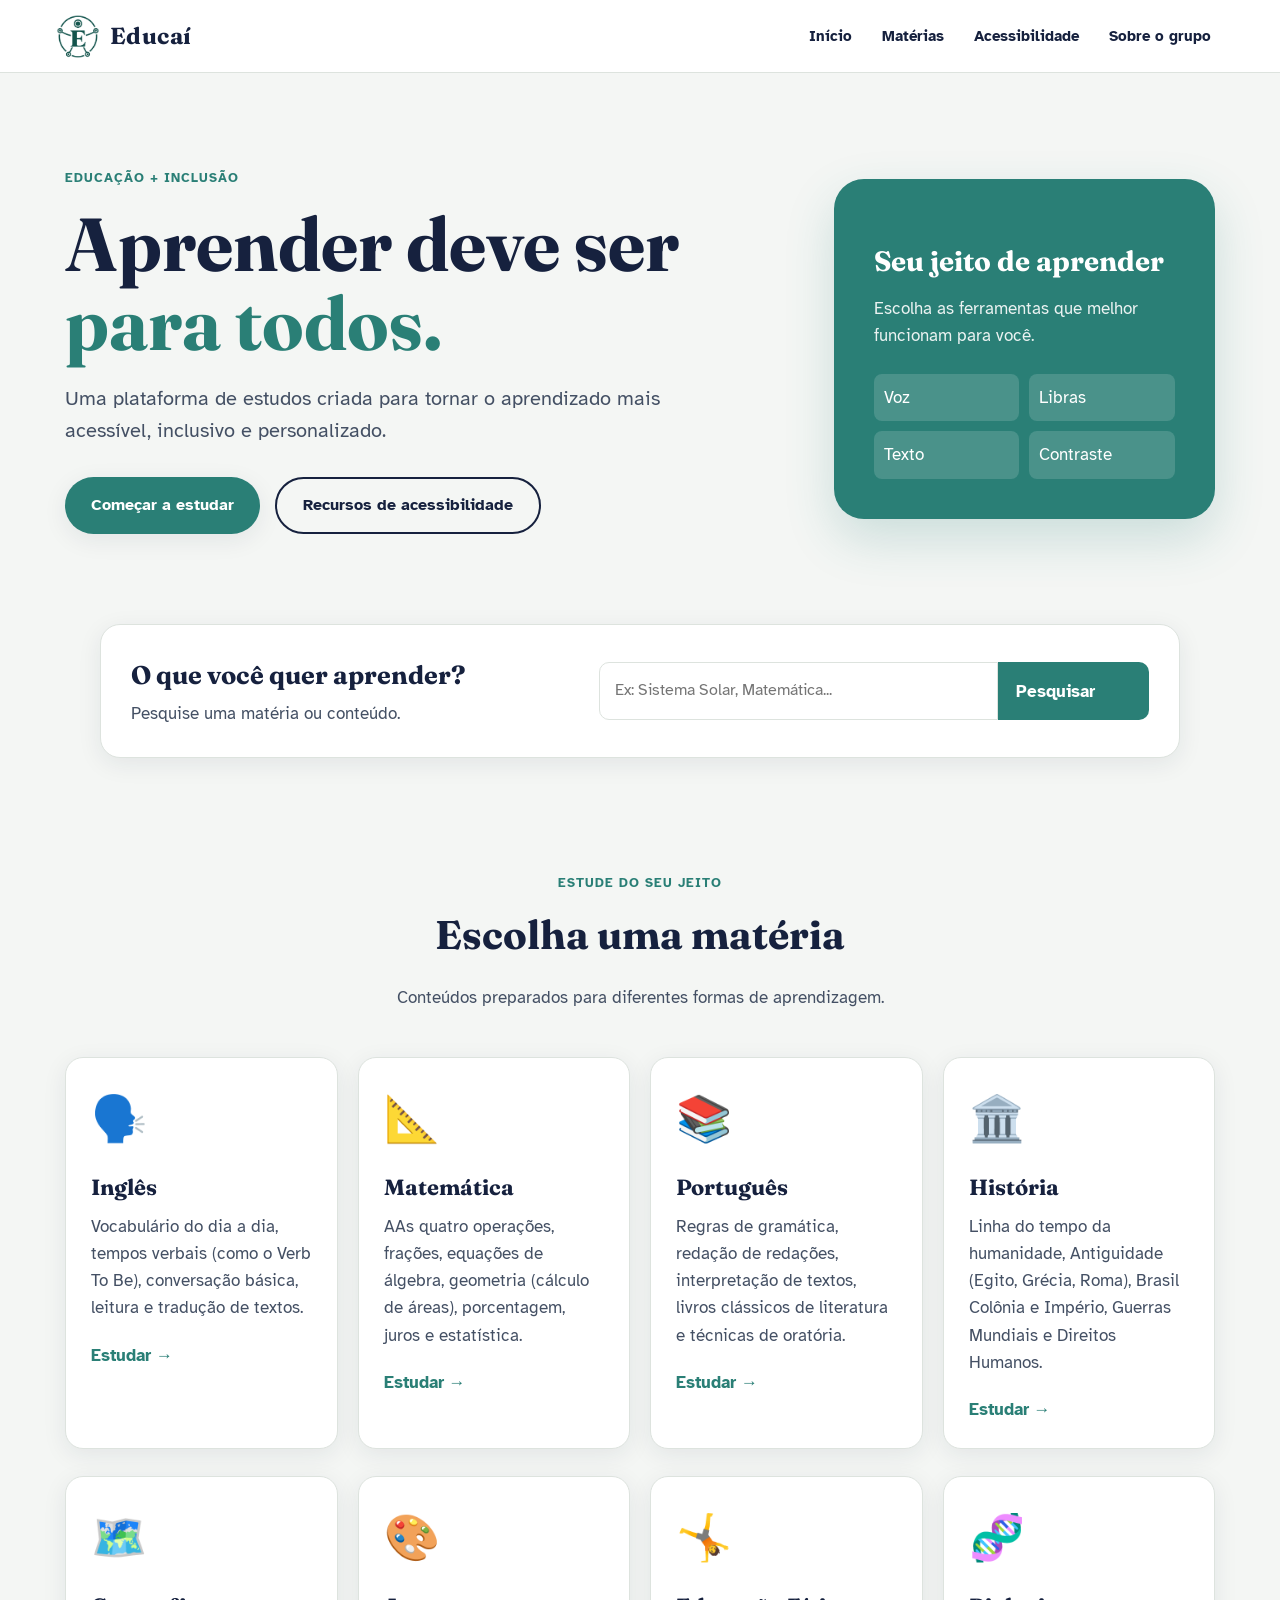
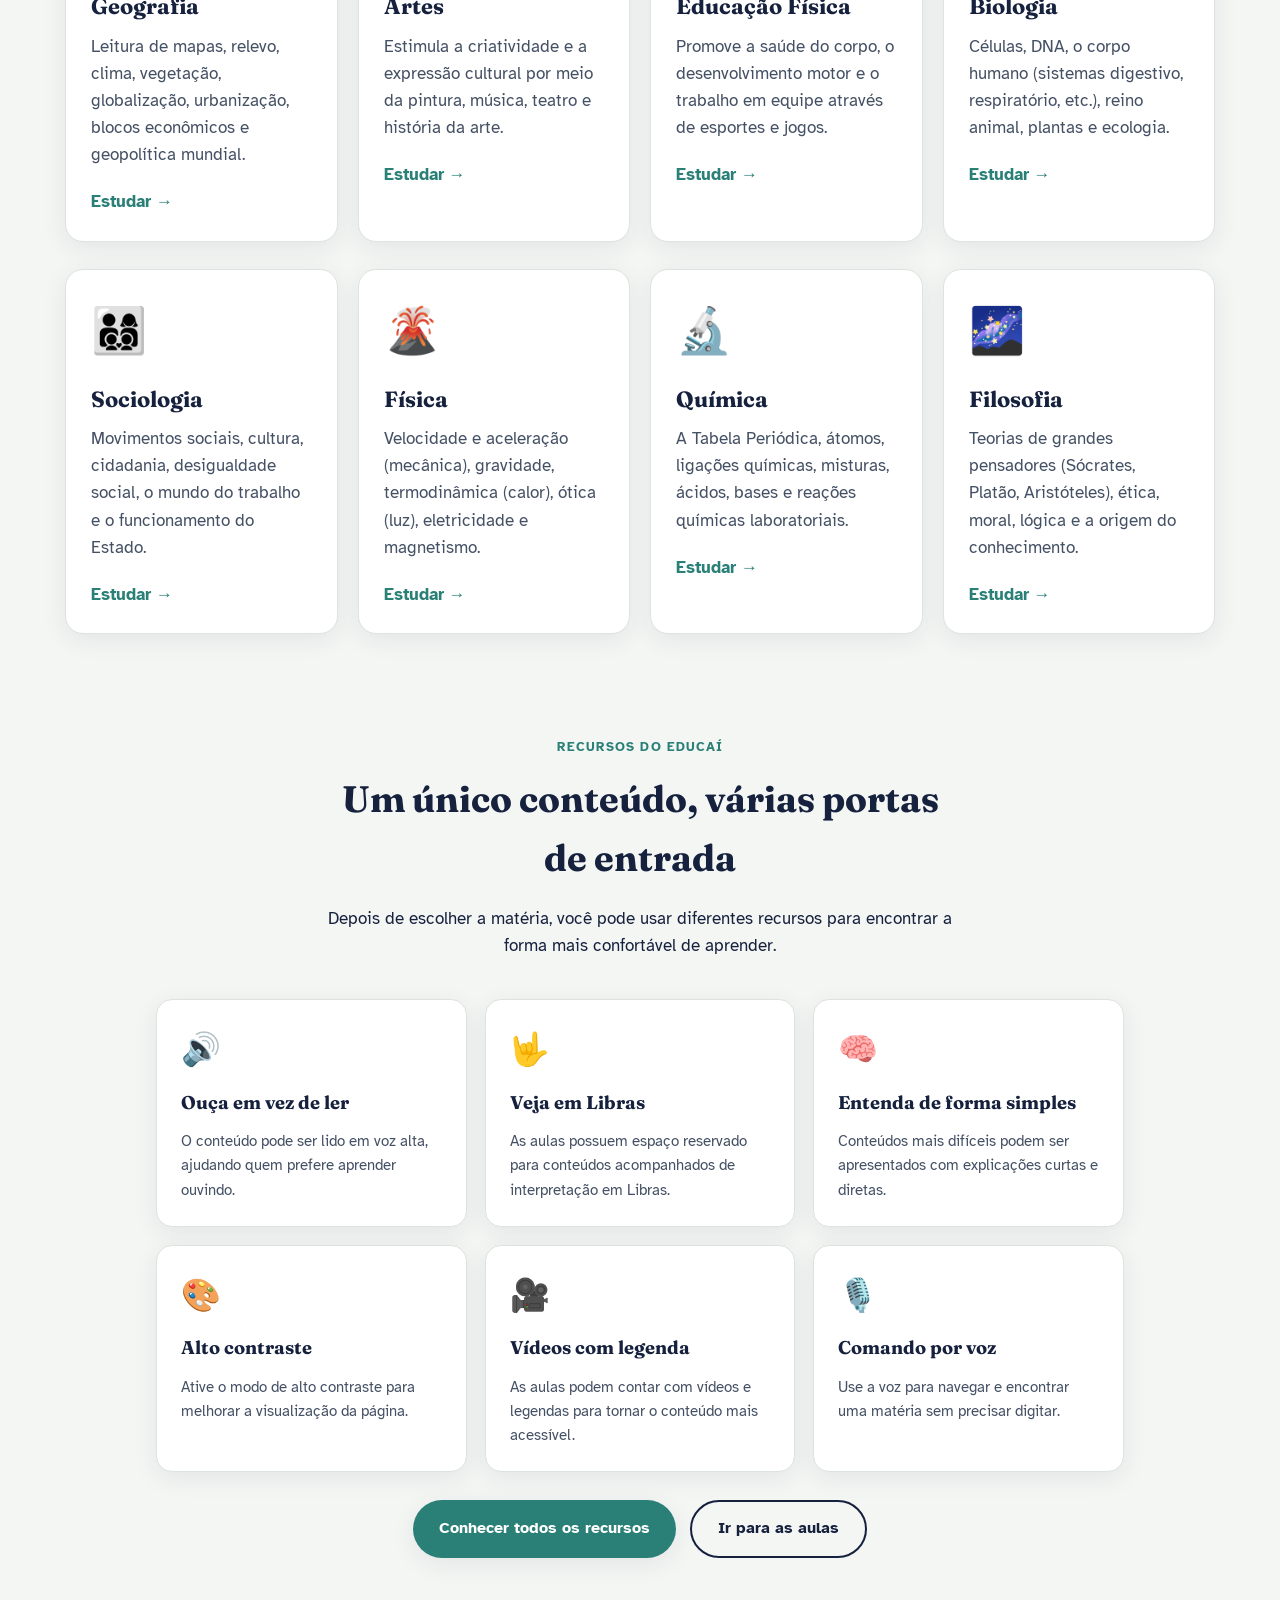
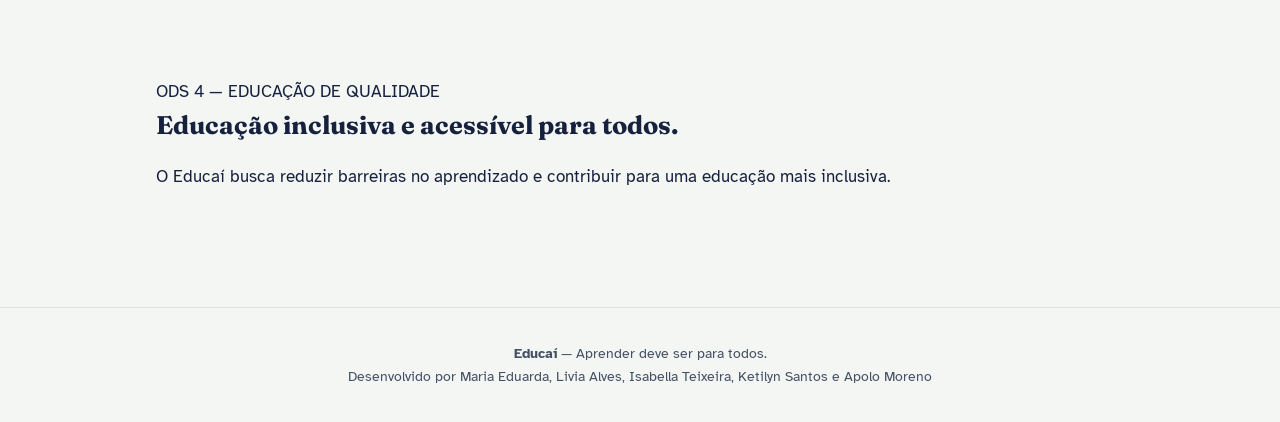
==== index.html @ fbe9b007 "Add files via upload" ====
<!DOCTYPE html>
<html lang="ptbr">
<head>
    <meta charset="UTF-8">
    <meta name="viewport" content="width=device-width, initial-scale=1.0">
    <title>Educaí</title>
    <link rel="icon" type="image/png" href="img/flavicon.png">
    <link rel="stylesheet" href="css/style.css">
</head>
<body class="inicio">
<header class="top">
  <a class="logo" href="index.html" aria-label="Educaí - Início">
    <div class="logo-mark" aria-hidden="true"><img src="img/logo/logo.png" alt=""></div>
    <span class="logo-text">Educaí</span>
  </a>
  <nav class="top-links" aria-label="Navegação principal">
    <a href="index.html" data-nav="inicio">Início</a>
    <a href="materias.html" data-nav="materias">Matérias</a>
    <a href="acessibilidade.html" data-nav="acessibilidade">Acessibilidade</a>
    <a href="sobre.html" data-nav="sobre">Sobre o grupo</a>
  </nav>
</header>

<main id="conteudo-principal">
  <section class="hero" id="inicio">
    <div class="hero-texto">
      <span class="tag">EDUCAÇÃO + INCLUSÃO</span>
      <h1>Aprender deve ser <span>para todos.</span></h1>
      <p>Uma plataforma de estudos criada para tornar o aprendizado mais acessível, inclusivo e personalizado.</p>

      <div class="botoes">
        <a href="#materias" class="btn btn-primary">Começar a estudar</a>
        <a href="acessibilidade.html" class="btn btn-ghost">Recursos de acessibilidade</a>
      </div>
    </div>

    <div class="hero-card" aria-label="Recursos de aprendizagem do Educaí">
      <div class="icone-grande"></div>
      <h2>Seu jeito de aprender</h2>
      <p>Escolha as ferramentas que melhor funcionam para você.</p>
      <div class="mini-recursos">
        <span> Voz</span>
        <span> Libras</span>
        <span> Texto</span>
        <span> Contraste</span>
      </div>
    </div>
  </section>

  <section class="pesquisa" aria-label="Pesquisa de conteúdos">
    <div>
      <h2>O que você quer aprender?</h2>
      <p>Pesquise uma matéria ou conteúdo.</p>
    </div>
    <form class="barra-pesquisa" id="form-pesquisa">
      <input type="text" id="pesquisa" placeholder="Ex: Sistema Solar, Matemática..." aria-label="Pesquisar conteúdo">
      <button type="submit">Pesquisar</button>
      <button type="button" class="voz" id="mic-search" aria-label="Pesquisar por voz" title="Pesquisar por voz"></button>
    </form>
  </section>

  <section class="materias" id="materias">
    <div class="titulo-secao">
      <span>ESTUDE DO SEU JEITO</span>
      <h2>Escolha uma matéria</h2>
      <p>Conteúdos preparados para diferentes formas de aprendizagem.</p>
    </div>

    <div class="cards-materias">
      <a href="materias.html#ciencias" class="materia">
        <div class="materia-icone">🗣️​</div>
        <h3>Inglês</h3>
        <p>Vocabulário do dia a dia, tempos verbais (como o Verb To Be), conversação básica, leitura e tradução de textos.</p>
        <span>Estudar →</span>
      </a>
      <a href="materias.html#matematica" class="materia">
        <div class="materia-icone">📐</div>
        <h3>Matemática</h3>
        <p>AAs quatro operações, frações, equações de álgebra, geometria (cálculo de áreas), porcentagem, juros e estatística.</p>
        <span>Estudar →</span>
      </a>
      <a href="materias.html#portugues" class="materia">
        <div class="materia-icone">📚</div>
        <h3>Português</h3>
        <p>Regras de gramática, redação de redações, interpretação de textos, livros clássicos de literatura e técnicas de oratória.</p>
        <span>Estudar →</span>
      </a>
      <a href="materias.html#historia" class="materia">
        <div class="materia-icone">🏛️</div>
        <h3>História</h3>
        <p>Linha do tempo da humanidade, Antiguidade (Egito, Grécia, Roma), Brasil Colônia e Império, Guerras Mundiais e Direitos Humanos.</p>
        <span>Estudar →</span>
      </a>
    </div>
<br>
    <div class="cards-materias">
      <a href="materias.html#ciencias" class="materia">
        <div class="materia-icone">🗺️​</div>
        <h3>Geografia</h3>
        <p>Leitura de mapas, relevo, clima, vegetação, globalização, urbanização, blocos econômicos e geopolítica mundial.</p>
        <span>Estudar →</span>
      </a>
      <a href="materias.html#matematica" class="materia">
        <div class="materia-icone">🎨​</div>
        <h3>Artes</h3>
        <p> Estimula a criatividade e a expressão cultural por meio da pintura, música, teatro e história da arte.</p>
        <span>Estudar →</span>
      </a>
      <a href="materias.html#portugues" class="materia">
        <div class="materia-icone">🤸​</div>
        <h3>Educação Física</h3>
        <p>Promove a saúde do corpo, o desenvolvimento motor e o trabalho em equipe através de esportes e jogos.</p>
        <span>Estudar →</span>
      </a>
      <a href="materias.html#historia" class="materia">
        <div class="materia-icone">​🧬​</div>
        <h3>Biologia</h3>
        <p>Células, DNA, o corpo humano (sistemas digestivo, respiratório, etc.), reino animal, plantas e ecologia.</p>
        <span>Estudar →</span>
      </a>
    </div>
<br>
    <div class="cards-materias">
      <a href="materias.html#ciencias" class="materia">
        <div class="materia-icone">​​​👨‍👩‍👦‍👦​</div>
        <h3>Sociologia</h3>
        <p>Movimentos sociais, cultura, cidadania, desigualdade social, o mundo do trabalho e o funcionamento do Estado.</p>
        <span>Estudar →</span>
      </a>
      <a href="materias.html#matematica" class="materia">
        <div class="materia-icone">​​🌋​</div>
        <h3>Física</h3>
        <p>Velocidade e aceleração (mecânica), gravidade, termodinâmica (calor), ótica (luz), eletricidade e magnetismo.</p>
        <span>Estudar →</span>
      </a>
      <a href="materias.html#portugues" class="materia">
        <div class="materia-icone">🔬</div>
        <h3>Química</h3>
        <p> A Tabela Periódica, átomos, ligações químicas, misturas, ácidos, bases e reações químicas laboratoriais.</p>
        <span>Estudar →</span>
      </a>
      <a href="materias.html#historia" class="materia">
        <div class="materia-icone">​​🌌​</div>
        <h3>Filosofia</h3>
        <p>Teorias de grandes pensadores (Sócrates, Platão, Aristóteles), ética, moral, lógica e a origem do conhecimento.</p>
        <span>Estudar →</span>
      </a>
    </div>
  </section>

  <section id="recursos-integrados">
    <div class="section-head">
      <p class="section-eyebrow">Recursos do Educaí</p>
      <h2>Um único conteúdo, várias portas de entrada</h2>
      <p>Depois de escolher a matéria, você pode usar diferentes recursos para encontrar a forma mais confortável de aprender.</p>
    </div>

    <div class="feature-grid">
      <div class="feature-card">
        <span class="emoji">🔊</span>
        <h3>Ouça em vez de ler</h3>
        <p>O conteúdo pode ser lido em voz alta, ajudando quem prefere aprender ouvindo.</p>
      </div>
      <div class="feature-card">
        <span class="emoji">🤟</span>
        <h3>Veja em Libras</h3>
        <p>As aulas possuem espaço reservado para conteúdos acompanhados de interpretação em Libras.</p>
      </div>
      <div class="feature-card">
        <span class="emoji">🧠</span>
        <h3>Entenda de forma simples</h3>
        <p>Conteúdos mais difíceis podem ser apresentados com explicações curtas e diretas.</p>
      </div>
      <div class="feature-card">
        <span class="emoji">🎨</span>
        <h3>Alto contraste</h3>
        <p>Ative o modo de alto contraste para melhorar a visualização da página.</p>
      </div>
      <div class="feature-card">
        <span class="emoji">🎥</span>
        <h3>Vídeos com legenda</h3>
        <p>As aulas podem contar com vídeos e legendas para tornar o conteúdo mais acessível.</p>
      </div>
      <div class="feature-card">
        <span class="emoji">🎙️</span>
        <h3>Comando por voz</h3>
        <p>Use a voz para navegar e encontrar uma matéria sem precisar digitar.</p>
      </div>
    </div>

    <div class="cta-row">
      <a class="btn btn-primary" href="acessibilidade.html">Conhecer todos os recursos</a>
      <a class="btn btn-ghost" href="materias.html">Ir para as aulas</a>
    </div>
  </section>

  <section class="ods" aria-label="Objetivo de Desenvolvimento Sustentável 4">
    <div class="ods-icon"></div>
    <div>
      <span>ODS 4 — EDUCAÇÃO DE QUALIDADE</span>
      <h2>Educação inclusiva e acessível para todos.</h2>
      <p>O Educaí busca reduzir barreiras no aprendizado e contribuir para uma educação mais inclusiva.</p>
    </div>
  </section>
</main>

<footer>
  <strong>Educaí</strong> — Aprender deve ser para todos. <br>
  <span>Desenvolvido por Maria Eduarda, Livia Alves, Isabella Teixeira, Ketilyn Santos e Apolo Moreno</span>
</footer>
















</body>
</html>
---- css/style.css ----
@import url('https://fonts.googleapis.com/css2?family=Fraunces:ital,wght@0,500;0,600;0,700;1,500&family=Atkinson+Hyperlegible:wght@400;700&display=swap');

:root{
  --bg:#F4F6F4;
  --surface:#FFFFFF;
  --ink:#16213E;
  --ink-soft:#445064;
  --teal:#2A7F76;
  --teal-dark:#1E5B54;
  --gold:#C98A2C;
  --line:#DDE3DE;
  --radius:16px;
  --font-scale:1;
  --shadow:0 6px 24px rgba(22,33,62,.08);
}

body.contrast{
  --bg:#000;
  --surface:#0A0A0A;
  --ink:#FFF;
  --ink-soft:#FFEB99;
  --teal:#6BE4D6;
  --teal-dark:#6BE4D6;
  --gold:#FFD166;
  --line:#FFF;
  --shadow:none;
}

*{box-sizing:border-box}
html{scroll-behavior:smooth}
body{
  margin:0;
  min-width:0;
  overflow-x:hidden;
  background:var(--bg);
  color:var(--ink);
  font-family:'Atkinson Hyperlegible',sans-serif;
  font-size:calc(17px * var(--font-scale));
  line-height:1.6;
}
img,video{max-width:100%;height:auto}
button,input{font:inherit}
h1,h2,h3{font-family:'Fraunces',serif;color:var(--ink);margin:0 0 .4em}
a{color:inherit}

.skip-link{
  position:absolute;left:-999px;top:0;background:var(--teal);color:#fff;
  padding:10px 16px;border-radius:0 0 8px 0;z-index:200
}
.skip-link:focus{left:0}

header.top{
  width:100%;
  display:flex;
  align-items:center;
  justify-content:space-between;
  gap:18px;
  padding:14px clamp(16px,5vw,56px);
  border-bottom:1px solid var(--line);
  background:var(--surface);
  position:sticky;
  top:0;
  z-index:50;
}

.logo{
  display:inline-flex;
  align-items:center;
  gap:10px;
  min-width:0;
  text-decoration:none;
  flex-shrink:0;
}
.logo-mark{
  width:44px;
  height:44px;
  display:grid;
  place-items:center;
  flex-shrink:0;
}
.logo-mark img{
  display:block;
  width:100%;
  height:100%;
  object-fit:contain;
}
.logo-text{
  font-family:'Fraunces',serif;
  font-weight:700;
  font-size:1.45rem;
  letter-spacing:.02em;
  color:var(--ink);
}

nav.top-links{
  display:flex;
  align-items:center;
  justify-content:flex-end;
  gap:4px;
  flex-wrap:wrap;
  font-weight:700;
  font-size:.95rem;
}
nav.top-links a{
  text-decoration:none;
  padding:8px 12px;
  border-radius:999px;
  border:1.5px solid transparent;
  white-space:nowrap;
}
nav.top-links a:hover,
nav.top-links a:focus-visible{border-color:var(--gold)}
nav.top-links a.active{background:var(--teal);color:#fff}

section{
  width:100%;
  max-width:1080px;
  padding:20px clamp(16px,5vw,56px) 70px;
  margin:0 auto;
}
section.narrow{max-width:820px}

.page-hero{
  padding:clamp(36px,6vw,64px) clamp(16px,5vw,56px) 34px;
  text-align:center;
  max-width:920px;
  margin:0 auto;
}
.page-hero h1{font-size:clamp(2rem,4.4vw,3.1rem);line-height:1.08}
.page-hero h1 em{font-style:normal;color:var(--teal)}
.page-hero p.lede{font-size:1.15rem;color:var(--ink-soft);max-width:640px;margin:16px auto 0}

.cta-row{
  display:flex;
  gap:14px;
  justify-content:center;
  flex-wrap:wrap;
  margin-top:28px;
}
.btn{
  font:inherit;
  font-weight:700;
  border:none;
  border-radius:999px;
  padding:14px 26px;
  cursor:pointer;
  font-size:1rem;
  text-decoration:none;
  display:inline-flex;
  align-items:center;
  justify-content:center;
  gap:8px;
  transition:transform .15s ease,box-shadow .15s ease;
}
.btn:focus-visible,button:focus-visible,a:focus-visible{
  outline:3px solid var(--gold);
  outline-offset:3px;
}
.btn-primary{background:var(--teal);color:#fff;box-shadow:var(--shadow)}
.btn-primary:hover{transform:translateY(-2px)}
.btn-ghost{background:transparent;border:2px solid var(--ink);color:var(--ink)}

.section-eyebrow{
  font-weight:700;
  color:var(--teal);
  letter-spacing:.08em;
  text-transform:uppercase;
  font-size:.8rem;
}
.section-head{text-align:center;max-width:640px;margin:0 auto 40px}
.section-head h2{font-size:clamp(1.7rem,3vw,2.3rem)}

.subjects{
  display:grid;
  grid-template-columns:repeat(auto-fit,minmax(190px,1fr));
  gap:18px;
}
.subject-card{
  background:var(--surface);
  border:1px solid var(--line);
  border-radius:var(--radius);
  padding:22px;
  text-align:left;
  cursor:pointer;
  color:var(--ink);
  box-shadow:var(--shadow);
  display:flex;
  flex-direction:column;
  gap:10px;
  text-decoration:none;
}
.subject-card:hover,.subject-card.active{border-color:var(--teal);transform:translateY(-3px)}
.subject-card .emoji{font-size:1.8rem}
.subject-card h3{font-size:1.05rem;margin:0}
.subject-card p{margin:0;font-size:.9rem;color:var(--ink-soft)}

.lesson{
  background:var(--surface);
  border:1px solid var(--line);
  border-radius:var(--radius);
  box-shadow:var(--shadow);
  overflow:hidden;
  margin-top:10px;
}
.lesson-toolbar{
  display:flex;
  flex-wrap:wrap;
  gap:8px;
  padding:16px 20px;
  background:var(--bg);
  border-bottom:1px solid var(--line);
}
.tool-btn{
  display:flex;
  align-items:center;
  gap:8px;
  font-weight:700;
  font-size:.88rem;
  background:var(--surface);
  border:1.5px solid var(--line);
  color:var(--ink);
  border-radius:999px;
  padding:9px 16px;
  cursor:pointer;
}
.tool-btn[aria-pressed="true"]{background:var(--teal);color:#fff;border-color:var(--teal)}
.tool-btn:hover{border-color:var(--teal)}
.lesson-body{
  padding:clamp(20px,4vw,36px);
  display:grid;
  gap:26px;
  grid-template-columns:1.5fr 1fr;
}
.lesson-text h3{font-size:1.5rem;margin-bottom:14px}
.lesson-text p{margin:0 0 14px}
.libras-box{
  border:2px dashed var(--teal);
  border-radius:12px;
  background:var(--bg);
  padding:22px;
  text-align:center;
  display:none;
  flex-direction:column;
  align-items:center;
  gap:10px;
}
.libras-box.show{display:flex}
.libras-box .hand{font-size:2.4rem}
video{width:100%;border-radius:12px;display:block;background:#000}
.video-wrap{position:relative}
.caption-toggle{position:absolute;bottom:10px;right:10px}

.activity{margin-top:22px;padding-top:22px;border-top:1px solid var(--line)}
.activity label{display:block;font-weight:700;margin-bottom:10px}
.activity .answer-row{display:flex;gap:10px;flex-wrap:wrap}
.activity input[type=text]{
  flex:1;
  min-width:200px;
  padding:12px 14px;
  border-radius:10px;
  border:1.5px solid var(--line);
  background:var(--surface);
  color:var(--ink);
}
.activity-feedback{margin-top:10px;font-weight:700}
.activity-feedback.ok{color:var(--teal-dark)}

.voice-search{
  display:flex;
  gap:8px;
  max-width:520px;
  margin:0 auto 8px;
  background:var(--surface);
  border:1.5px solid var(--line);
  border-radius:999px;
  padding:6px 6px 6px 18px;
}
.voice-search input{flex:1;min-width:0;border:none;background:transparent;color:var(--ink)}
.voice-search input:focus{outline:none}
.mic-btn{
  width:42px;height:42px;border-radius:50%;border:none;cursor:pointer;
  background:var(--teal);color:#fff;font-size:1.1rem;
  display:grid;place-items:center;flex-shrink:0;
}

.feature-grid{
  display:grid;
  grid-template-columns:repeat(auto-fit,minmax(260px,1fr));
  gap:18px;
}
.feature-card{
  background:var(--surface);
  border:1px solid var(--line);
  border-radius:var(--radius);
  padding:24px;
  box-shadow:var(--shadow);
  display:flex;
  flex-direction:column;
  gap:12px;
}
.feature-card .emoji{font-size:2rem}
.feature-card h3{font-size:1.15rem;margin:0}
.feature-card p{margin:0;color:var(--ink-soft);font-size:.95rem}

.team-grid{
  display:grid;
  grid-template-columns:repeat(auto-fit,minmax(200px,1fr));
  gap:16px;
}
.team-card{
  background:var(--surface);
  border:1px solid var(--line);
  border-radius:var(--radius);
  padding:20px;
  text-align:center;
  box-shadow:var(--shadow);
}
.team-avatar{
  width:64px;height:64px;border-radius:50%;margin:0 auto 12px;
  display:grid;place-items:center;
  background:linear-gradient(135deg,var(--teal),var(--gold));
  color:#fff;font-family:'Fraunces',serif;font-weight:700;font-size:1.4rem;
}
.team-card h3{font-size:1rem;margin:0 0 4px}
.team-card p{margin:0;font-size:.85rem;color:var(--ink-soft)}

.timeline{display:grid;gap:14px}
.timeline-item{display:flex;gap:14px;align-items:flex-start}
.timeline-dot{width:12px;height:12px;border-radius:50%;background:var(--teal);margin-top:6px;flex-shrink:0}
.timeline-item h4{margin:0 0 2px;font-size:1rem}
.timeline-item p{margin:0;color:var(--ink-soft);font-size:.9rem}

footer{
  margin-top:30px;
  padding:34px clamp(16px,5vw,56px);
  text-align:center;
  color:var(--ink-soft);
  font-size:.9rem;
  border-top:1px solid var(--line);
}

/* Início / Educaí */
.hero{
  max-width:1200px;
  margin:auto;
  padding:clamp(55px,8vw,90px) clamp(16px,5vw,25px);
  display:grid;
  grid-template-columns:minmax(0,1.3fr) minmax(280px,.7fr);
  gap:clamp(30px,5vw,60px);
  align-items:center;
}
.hero-texto{min-width:0}
.hero-texto .tag{
  color:var(--teal);
  font-size:13px;
  font-weight:800;
  letter-spacing:1px;
}
.hero h1{
  font-size:clamp(42px,6vw,75px);
  line-height:1.05;
  margin:15px 0;
  color:var(--ink);
}
.hero h1 span{color:var(--teal)}
.hero-texto>p{
  font-size:clamp(18px,2vw,20px);
  color:var(--ink-soft);
  max-width:650px;
}
.hero .botoes{display:flex;gap:15px;margin-top:30px;flex-wrap:wrap}
.hero-card{
  min-width:0;
  background:var(--teal);
  color:#fff;
  padding:clamp(28px,4vw,40px);
  border-radius:30px;
  box-shadow:0 20px 50px rgba(42,127,118,.20);
}
.hero-card .icone-grande{font-size:clamp(52px,6vw,70px);margin-bottom:20px}
.hero-card h2{font-size:clamp(24px,3vw,28px);color:#fff}
.hero-card p{margin:10px 0 25px;opacity:.9}
.mini-recursos{display:grid;grid-template-columns:1fr 1fr;gap:10px}
.mini-recursos span{background:rgba(255,255,255,.15);padding:10px;border-radius:8px}

.pesquisa{
  width:min(1150px,calc(100% - 32px));
  margin:0 auto 10px;
  background:var(--surface);
  padding:clamp(22px,4vw,30px);
  border-radius:20px;
  display:flex;
  justify-content:space-between;
  align-items:center;
  gap:30px;
  border:1px solid var(--line);
  box-shadow:var(--shadow);
}
.pesquisa h2{color:var(--ink);margin:0 0 4px}
.pesquisa p{color:var(--ink-soft);margin:0}
.barra-pesquisa{
  display:flex;
  flex:1;
  min-width:0;
  max-width:550px;
}
.barra-pesquisa input{
  min-width:0;
  flex:1;
  border:1px solid var(--line);
  padding:15px;
  font-size:16px;
  border-radius:10px 0 0 10px;
  outline:none;
  background:var(--surface);
  color:var(--ink);
}
.barra-pesquisa button{
  border:none;
  background:var(--teal);
  color:#fff;
  padding:0 18px;
  cursor:pointer;
  font-weight:bold;
}
.barra-pesquisa button[type=submit]{border-radius:0}
.barra-pesquisa .voz{border-radius:0 10px 10px 0}

.materias{
  max-width:1200px;
  margin:auto;
  padding:clamp(65px,9vw,100px) clamp(16px,5vw,25px) 70px;
}
.titulo-secao{text-align:center;margin-bottom:45px}
.titulo-secao span{color:var(--teal);font-size:13px;font-weight:800;letter-spacing:1px}
.titulo-secao h2{font-size:clamp(32px,4vw,40px);color:var(--ink);margin:8px 0}
.titulo-secao p{color:var(--ink-soft)}
.cards-materias{
  display:grid;
  grid-template-columns:repeat(4,minmax(0,1fr));
  gap:20px;
}
.materia{
  min-width:0;
  background:var(--surface);
  border:1px solid var(--line);
  border-radius:18px;
  padding:25px;
  transition:transform .3s,border-color .3s;
  text-decoration:none;
  color:var(--ink);
  box-shadow:var(--shadow);
}
.materia:hover{transform:translateY(-7px);border-color:var(--teal)}
.materia-icone{font-size:45px;margin-bottom:15px}
.materia h3{font-size:22px;margin:0}
.materia p{color:var(--ink-soft);margin:8px 0 20px}
.materia span{color:var(--teal);font-weight:bold}

.ods{margin-top:30px!important}

/* Tablet */
@media (max-width:900px){
  header.top{align-items:center}
  .hero{grid-template-columns:1fr;max-width:760px}
  .hero-card{max-width:620px;width:100%;margin:auto}
  .cards-materias{grid-template-columns:repeat(2,minmax(0,1fr))}
  .pesquisa{flex-direction:column;align-items:stretch}
  .barra-pesquisa{max-width:none;width:100%}
}

/* Celular */
@media (max-width:650px){
  header.top{
    padding:10px 14px;
    flex-direction:column;
    gap:8px;
  }
  .logo{justify-content:center}
  .logo-mark{width:40px;height:40px}
  .logo-text{font-size:1.3rem}
  nav.top-links{
    width:100%;
    justify-content:center;
    gap:3px;
    overflow-x:auto;
    flex-wrap:nowrap;
    padding-bottom:2px;
    scrollbar-width:none;
  }
  nav.top-links::-webkit-scrollbar{display:none}
  nav.top-links a{
    padding:7px 9px;
    font-size:.82rem;
    flex-shrink:0;
  }

  .hero{
    padding:48px 16px 55px;
    gap:32px;
  }
  .hero h1{font-size:clamp(38px,12vw,50px)}
  .hero .botoes{flex-direction:column}
  .hero .btn{width:100%}
  .hero-card{padding:26px 22px;border-radius:22px}
  .mini-recursos{grid-template-columns:1fr 1fr}

  .pesquisa{
    width:calc(100% - 24px);
    padding:20px 16px;
    border-radius:16px;
  }
  .pesquisa h2{font-size:1.35rem}
  .barra-pesquisa{
    display:grid;
    grid-template-columns:minmax(0,1fr) auto;
    gap:8px;
  }
  .barra-pesquisa input{
    grid-column:1/-1;
    width:100%;
    border-radius:10px;
  }
  .barra-pesquisa button{
    min-height:46px;
    border-radius:10px!important;
  }
  .barra-pesquisa button[type=submit]{grid-column:1}
  .barra-pesquisa .voz{grid-column:2;width:52px;padding:0}

  .materias{padding-top:60px}
  .cards-materias{grid-template-columns:1fr;gap:14px}
  .materia{padding:22px}
  .titulo-secao{margin-bottom:30px}

  .feature-grid,.team-grid{grid-template-columns:1fr}
  .lesson-body{grid-template-columns:1fr}
  .lesson-toolbar{padding:12px}
  .tool-btn{font-size:.82rem;padding:8px 12px}
  .cta-row{flex-direction:column;align-items:stretch}
  .cta-row .btn{width:100%}
  footer{padding:28px 16px}
}

/* Telas muito pequenas */
@media (max-width:380px){
  .logo-text{font-size:1.2rem}
  nav.top-links a{font-size:.77rem;padding:6px 7px}
  .hero h1{font-size:36px}
  .mini-recursos{grid-template-columns:1fr}
}
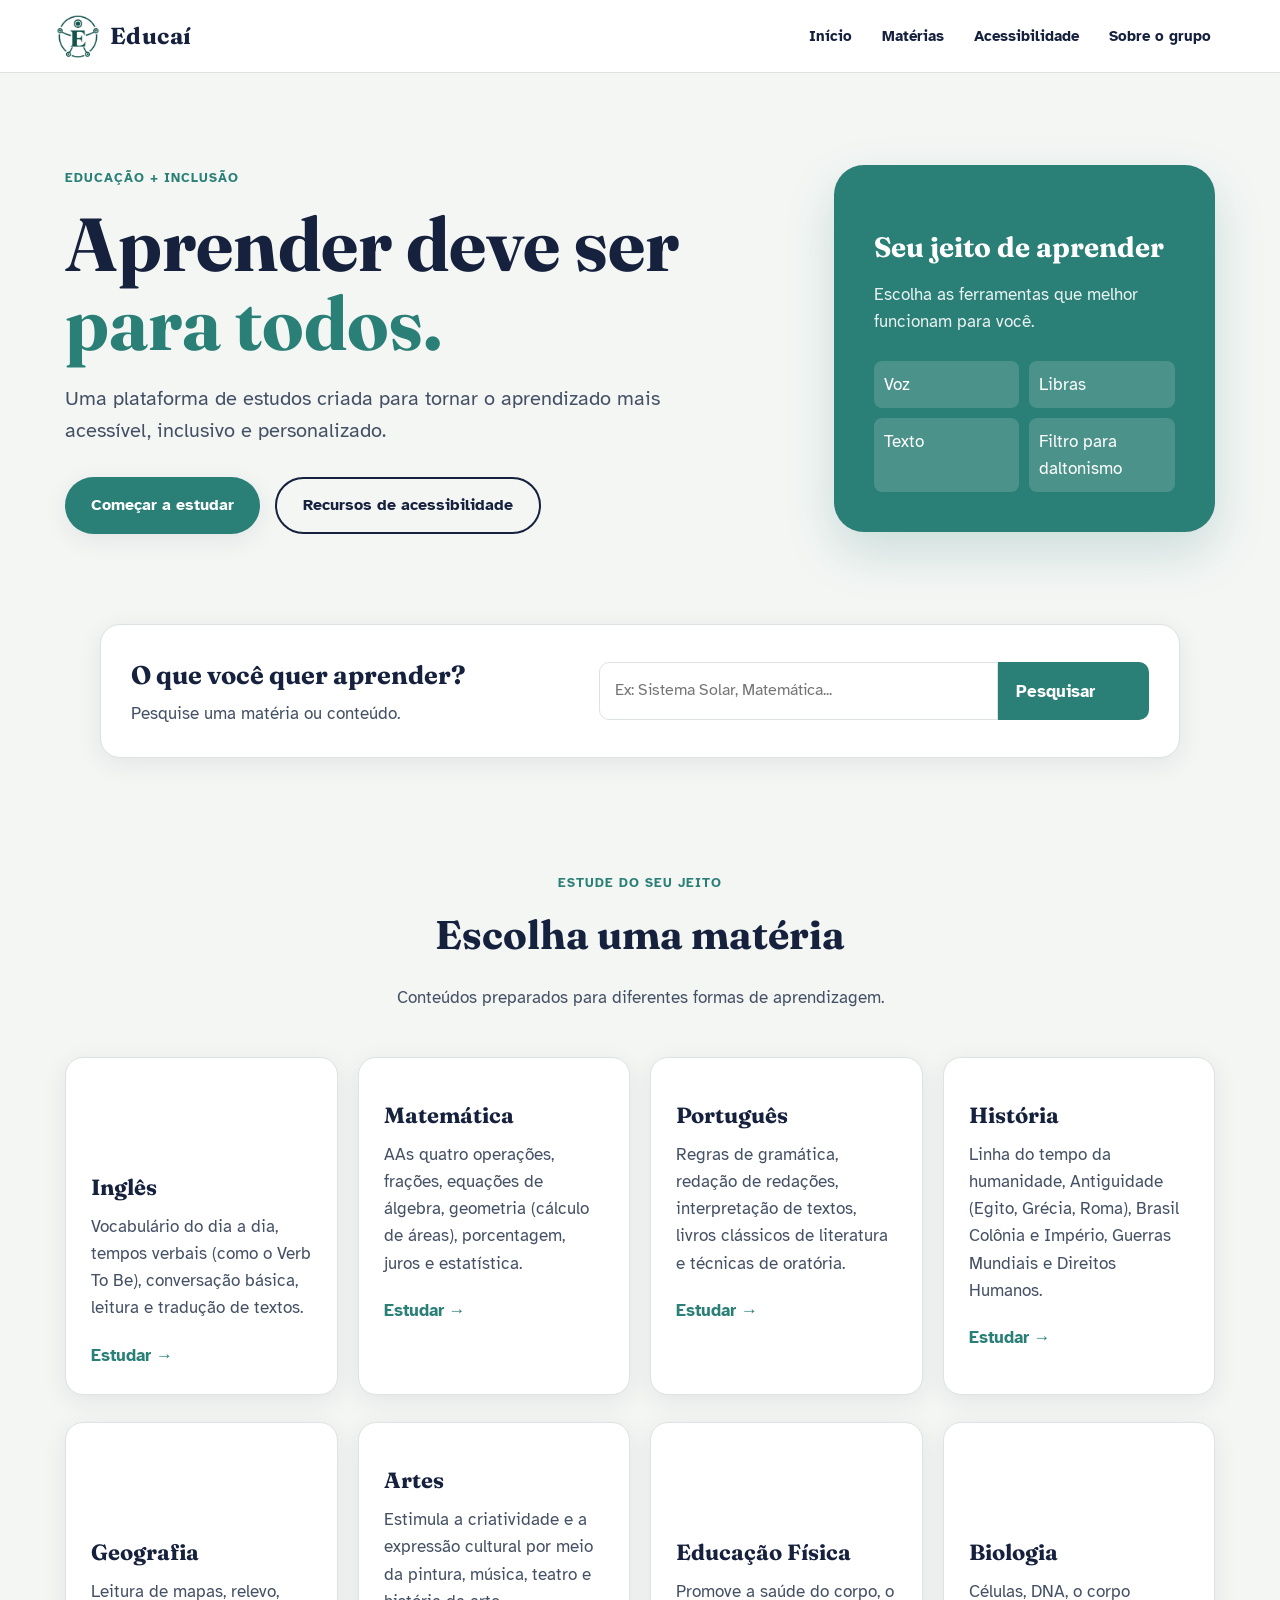
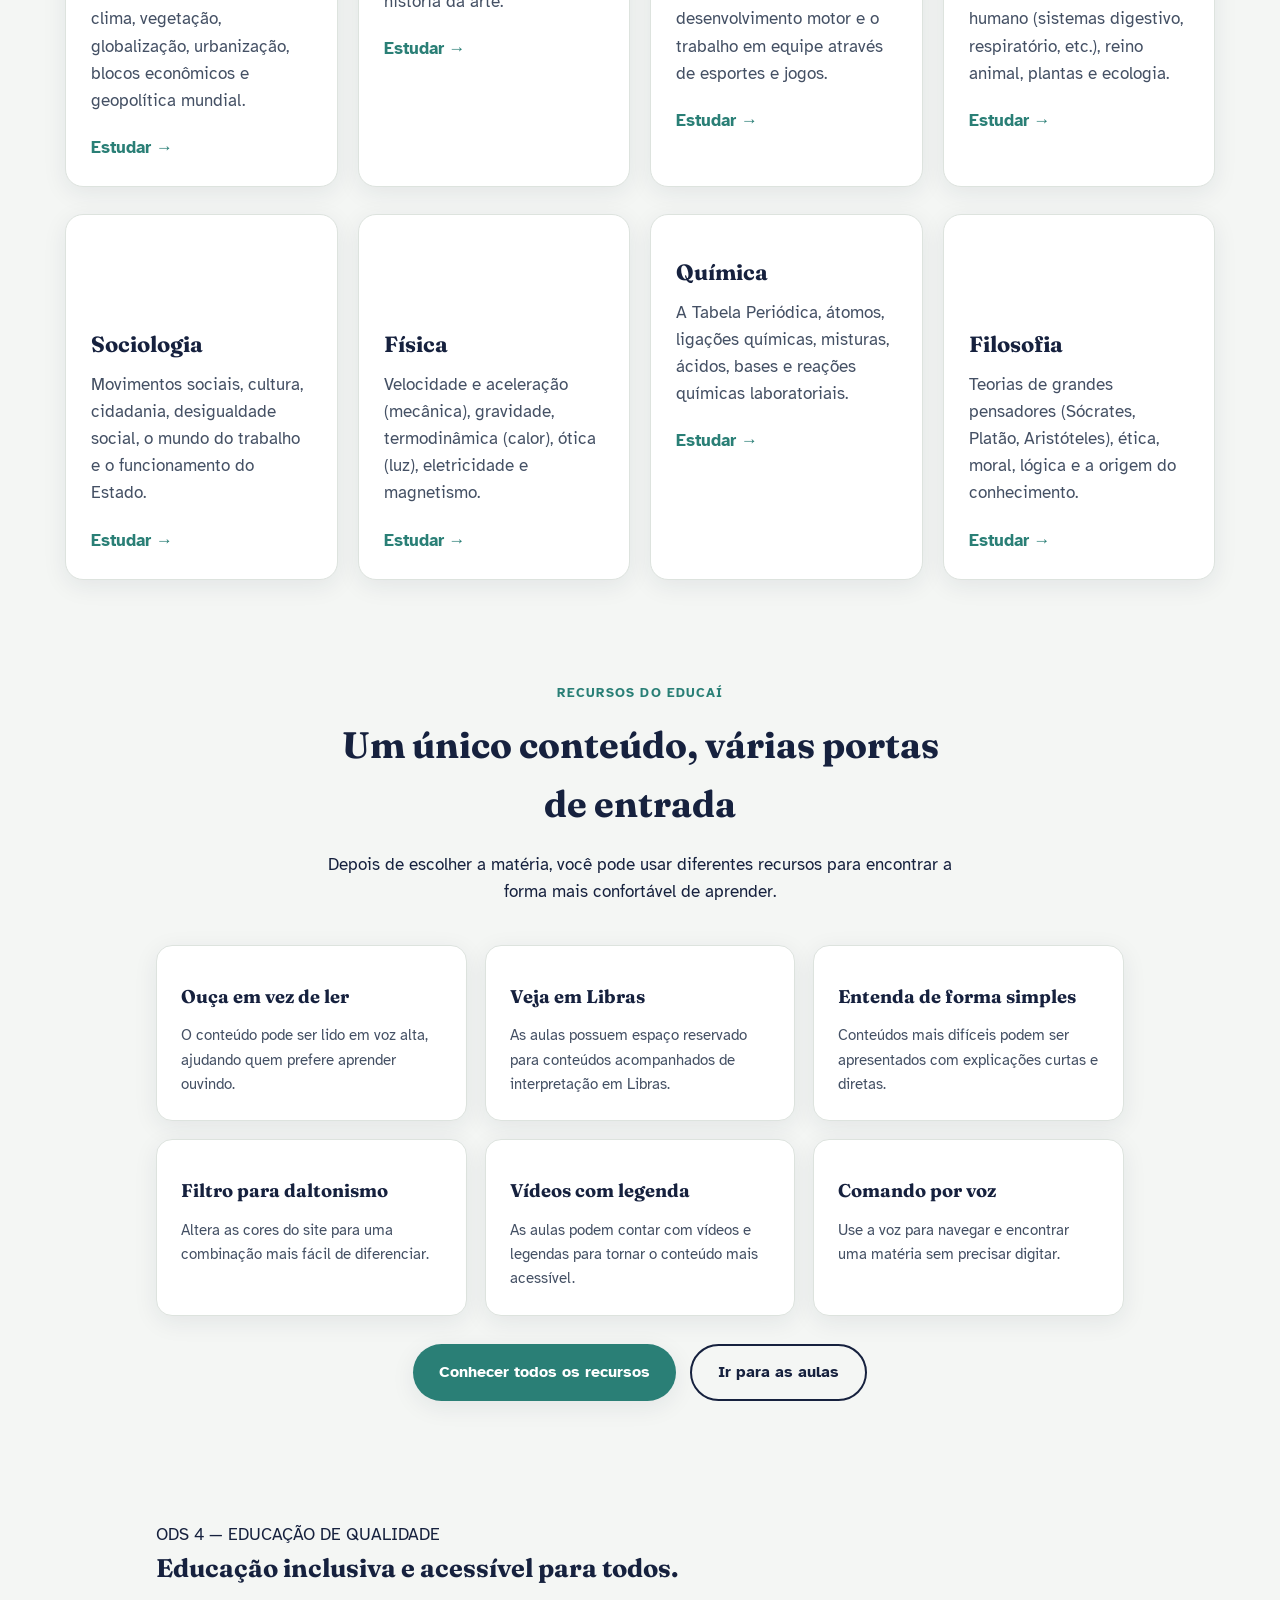
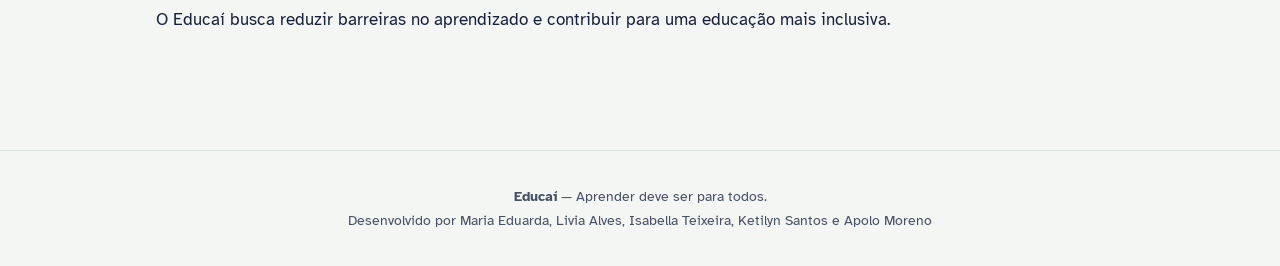
==== commit 6d8f11fb: "Colocando VLibras" ====
--- a/index.html
+++ b/index.html
@@ -42,7 +42,7 @@
         <span> Voz</span>
         <span> Libras</span>
         <span> Texto</span>
-        <span> Contraste</span>
+        <span> Filtro para daltonismo</span>
       </div>
     </div>
   </section>
@@ -68,25 +68,25 @@
 
     <div class="cards-materias">
       <a href="materias.html#ciencias" class="materia">
-        <div class="materia-icone">🗣️​</div>
+        <div class="materia-icone">​</div>
         <h3>Inglês</h3>
         <p>Vocabulário do dia a dia, tempos verbais (como o Verb To Be), conversação básica, leitura e tradução de textos.</p>
         <span>Estudar →</span>
       </a>
       <a href="materias.html#matematica" class="materia">
-        <div class="materia-icone">📐</div>
+        <div class="materia-icone"></div>
         <h3>Matemática</h3>
         <p>AAs quatro operações, frações, equações de álgebra, geometria (cálculo de áreas), porcentagem, juros e estatística.</p>
         <span>Estudar →</span>
       </a>
-      <a href="materias.html#portugues" class="materia">
-        <div class="materia-icone">📚</div>
+      <a href="portugues.html" class="materia">
+        <div class="materia-icone"></div>
         <h3>Português</h3>
         <p>Regras de gramática, redação de redações, interpretação de textos, livros clássicos de literatura e técnicas de oratória.</p>
         <span>Estudar →</span>
       </a>
       <a href="materias.html#historia" class="materia">
-        <div class="materia-icone">🏛️</div>
+        <div class="materia-icone"></div>
         <h3>História</h3>
         <p>Linha do tempo da humanidade, Antiguidade (Egito, Grécia, Roma), Brasil Colônia e Império, Guerras Mundiais e Direitos Humanos.</p>
         <span>Estudar →</span>
@@ -95,25 +95,25 @@
 <br>
     <div class="cards-materias">
       <a href="materias.html#ciencias" class="materia">
-        <div class="materia-icone">🗺️​</div>
+        <div class="materia-icone">​</div>
         <h3>Geografia</h3>
         <p>Leitura de mapas, relevo, clima, vegetação, globalização, urbanização, blocos econômicos e geopolítica mundial.</p>
         <span>Estudar →</span>
       </a>
       <a href="materias.html#matematica" class="materia">
-        <div class="materia-icone">🎨​</div>
+        <div class="materia-icone"></div>
         <h3>Artes</h3>
         <p> Estimula a criatividade e a expressão cultural por meio da pintura, música, teatro e história da arte.</p>
         <span>Estudar →</span>
       </a>
-      <a href="materias.html#portugues" class="materia">
-        <div class="materia-icone">🤸​</div>
+      <a href="" class="materia">
+        <div class="materia-icone">​</div>
         <h3>Educação Física</h3>
         <p>Promove a saúde do corpo, o desenvolvimento motor e o trabalho em equipe através de esportes e jogos.</p>
         <span>Estudar →</span>
       </a>
       <a href="materias.html#historia" class="materia">
-        <div class="materia-icone">​🧬​</div>
+        <div class="materia-icone">​​</div>
         <h3>Biologia</h3>
         <p>Células, DNA, o corpo humano (sistemas digestivo, respiratório, etc.), reino animal, plantas e ecologia.</p>
         <span>Estudar →</span>
@@ -122,25 +122,25 @@
 <br>
     <div class="cards-materias">
       <a href="materias.html#ciencias" class="materia">
-        <div class="materia-icone">​​​👨‍👩‍👦‍👦​</div>
+        <div class="materia-icone">​​​​</div>
         <h3>Sociologia</h3>
         <p>Movimentos sociais, cultura, cidadania, desigualdade social, o mundo do trabalho e o funcionamento do Estado.</p>
         <span>Estudar →</span>
       </a>
       <a href="materias.html#matematica" class="materia">
-        <div class="materia-icone">​​🌋​</div>
+        <div class="materia-icone">​​​</div>
         <h3>Física</h3>
         <p>Velocidade e aceleração (mecânica), gravidade, termodinâmica (calor), ótica (luz), eletricidade e magnetismo.</p>
         <span>Estudar →</span>
       </a>
-      <a href="materias.html#portugues" class="materia">
-        <div class="materia-icone">🔬</div>
+      <a href="portugues.html#português" class="materia">
+        <div class="materia-icone"></div>
         <h3>Química</h3>
         <p> A Tabela Periódica, átomos, ligações químicas, misturas, ácidos, bases e reações químicas laboratoriais.</p>
         <span>Estudar →</span>
       </a>
       <a href="materias.html#historia" class="materia">
-        <div class="materia-icone">​​🌌​</div>
+        <div class="materia-icone">​​​</div>
         <h3>Filosofia</h3>
         <p>Teorias de grandes pensadores (Sócrates, Platão, Aristóteles), ética, moral, lógica e a origem do conhecimento.</p>
         <span>Estudar →</span>
@@ -157,32 +157,32 @@
 
     <div class="feature-grid">
       <div class="feature-card">
-        <span class="emoji">🔊</span>
+        <span class="emoji"></span>
         <h3>Ouça em vez de ler</h3>
         <p>O conteúdo pode ser lido em voz alta, ajudando quem prefere aprender ouvindo.</p>
       </div>
       <div class="feature-card">
-        <span class="emoji">🤟</span>
+        <span class="emoji"></span>
         <h3>Veja em Libras</h3>
         <p>As aulas possuem espaço reservado para conteúdos acompanhados de interpretação em Libras.</p>
       </div>
       <div class="feature-card">
-        <span class="emoji">🧠</span>
+        <span class="emoji"></span>
         <h3>Entenda de forma simples</h3>
         <p>Conteúdos mais difíceis podem ser apresentados com explicações curtas e diretas.</p>
       </div>
       <div class="feature-card">
-        <span class="emoji">🎨</span>
-        <h3>Alto contraste</h3>
-        <p>Ative o modo de alto contraste para melhorar a visualização da página.</p>
-      </div>
-      <div class="feature-card">
-        <span class="emoji">🎥</span>
+        <span class="emoji"></span>
+        <h3>Filtro para daltonismo</h3>
+        <p>Altera as cores do site para uma combinação mais fácil de diferenciar.</p>
+      </div>
+      <div class="feature-card">
+        <span class="emoji"></span>
         <h3>Vídeos com legenda</h3>
         <p>As aulas podem contar com vídeos e legendas para tornar o conteúdo mais acessível.</p>
       </div>
       <div class="feature-card">
-        <span class="emoji">🎙️</span>
+        <span class="emoji"></span>
         <h3>Comando por voz</h3>
         <p>Use a voz para navegar e encontrar uma matéria sem precisar digitar.</p>
       </div>
@@ -210,19 +210,5 @@
 </footer>
 
 
-
-
-
-
-
-
-
-
-
-
-
-
-
-
 </body>
 </html>
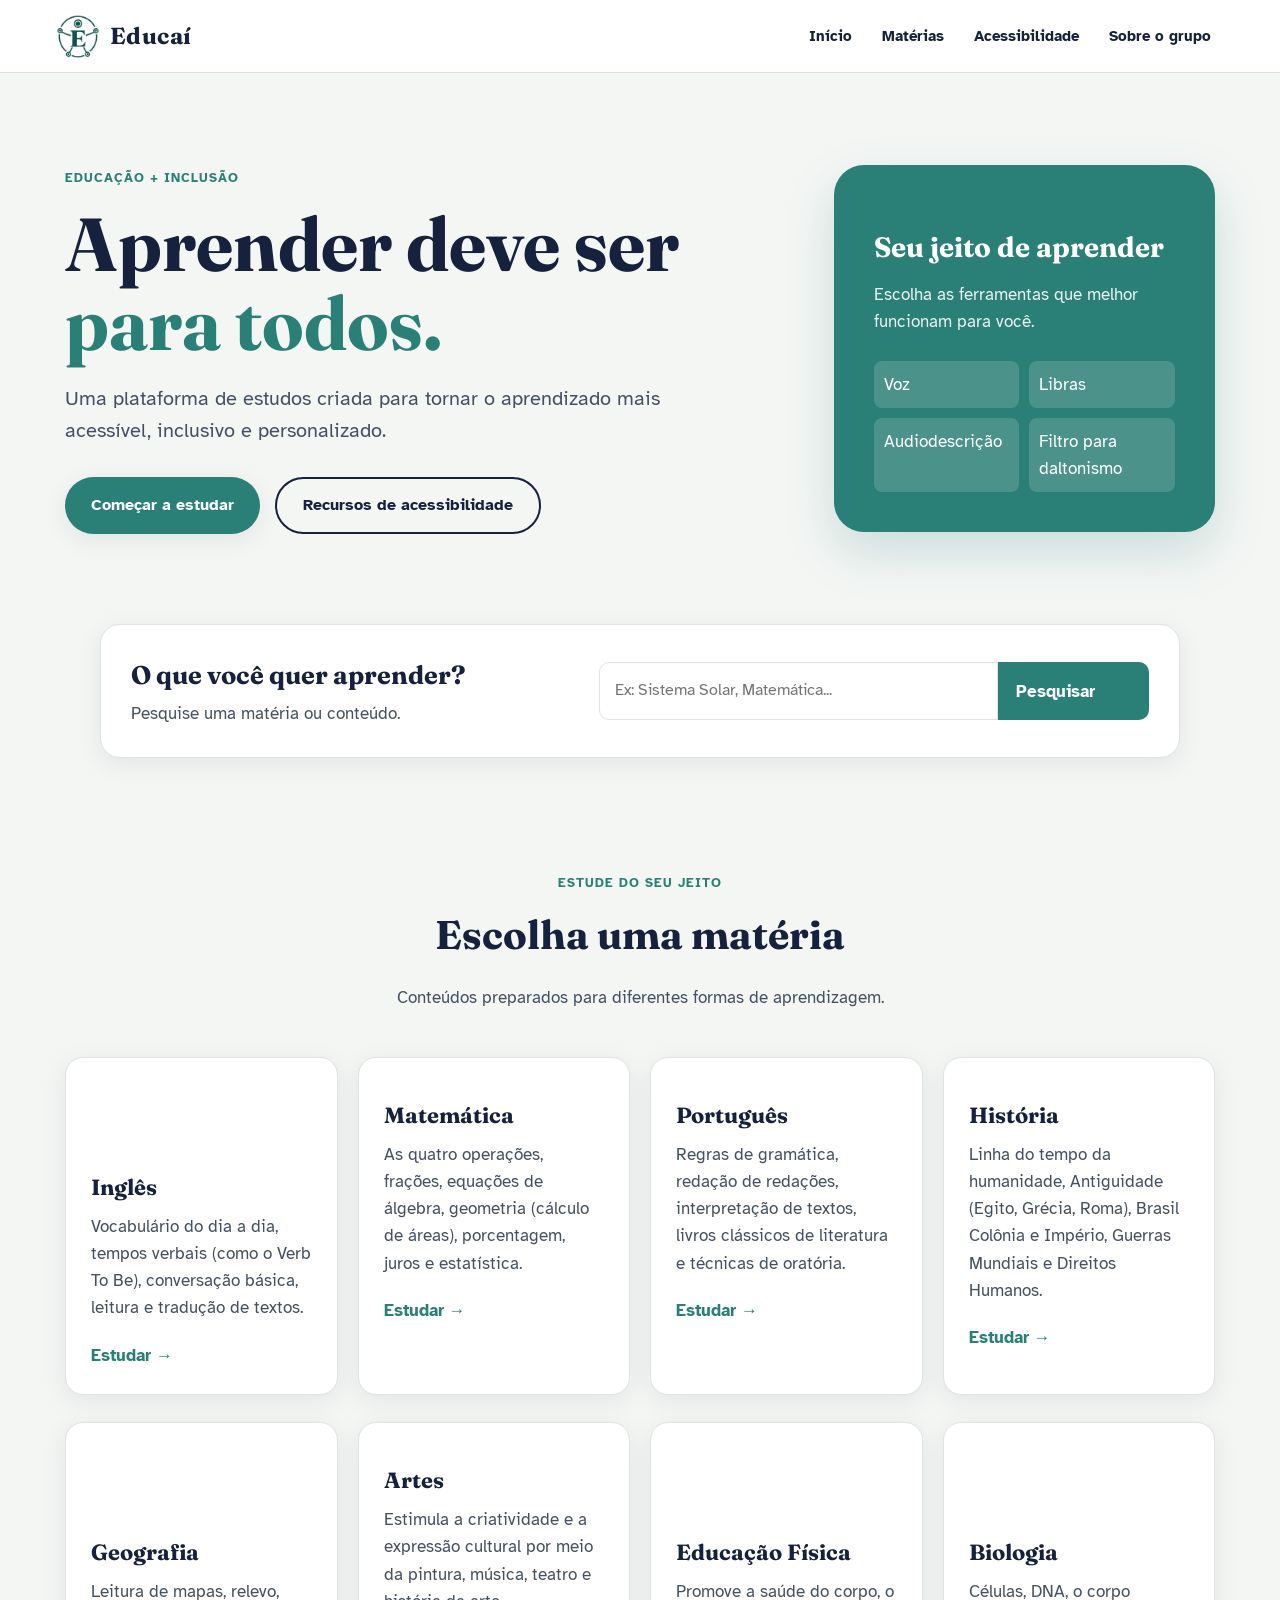
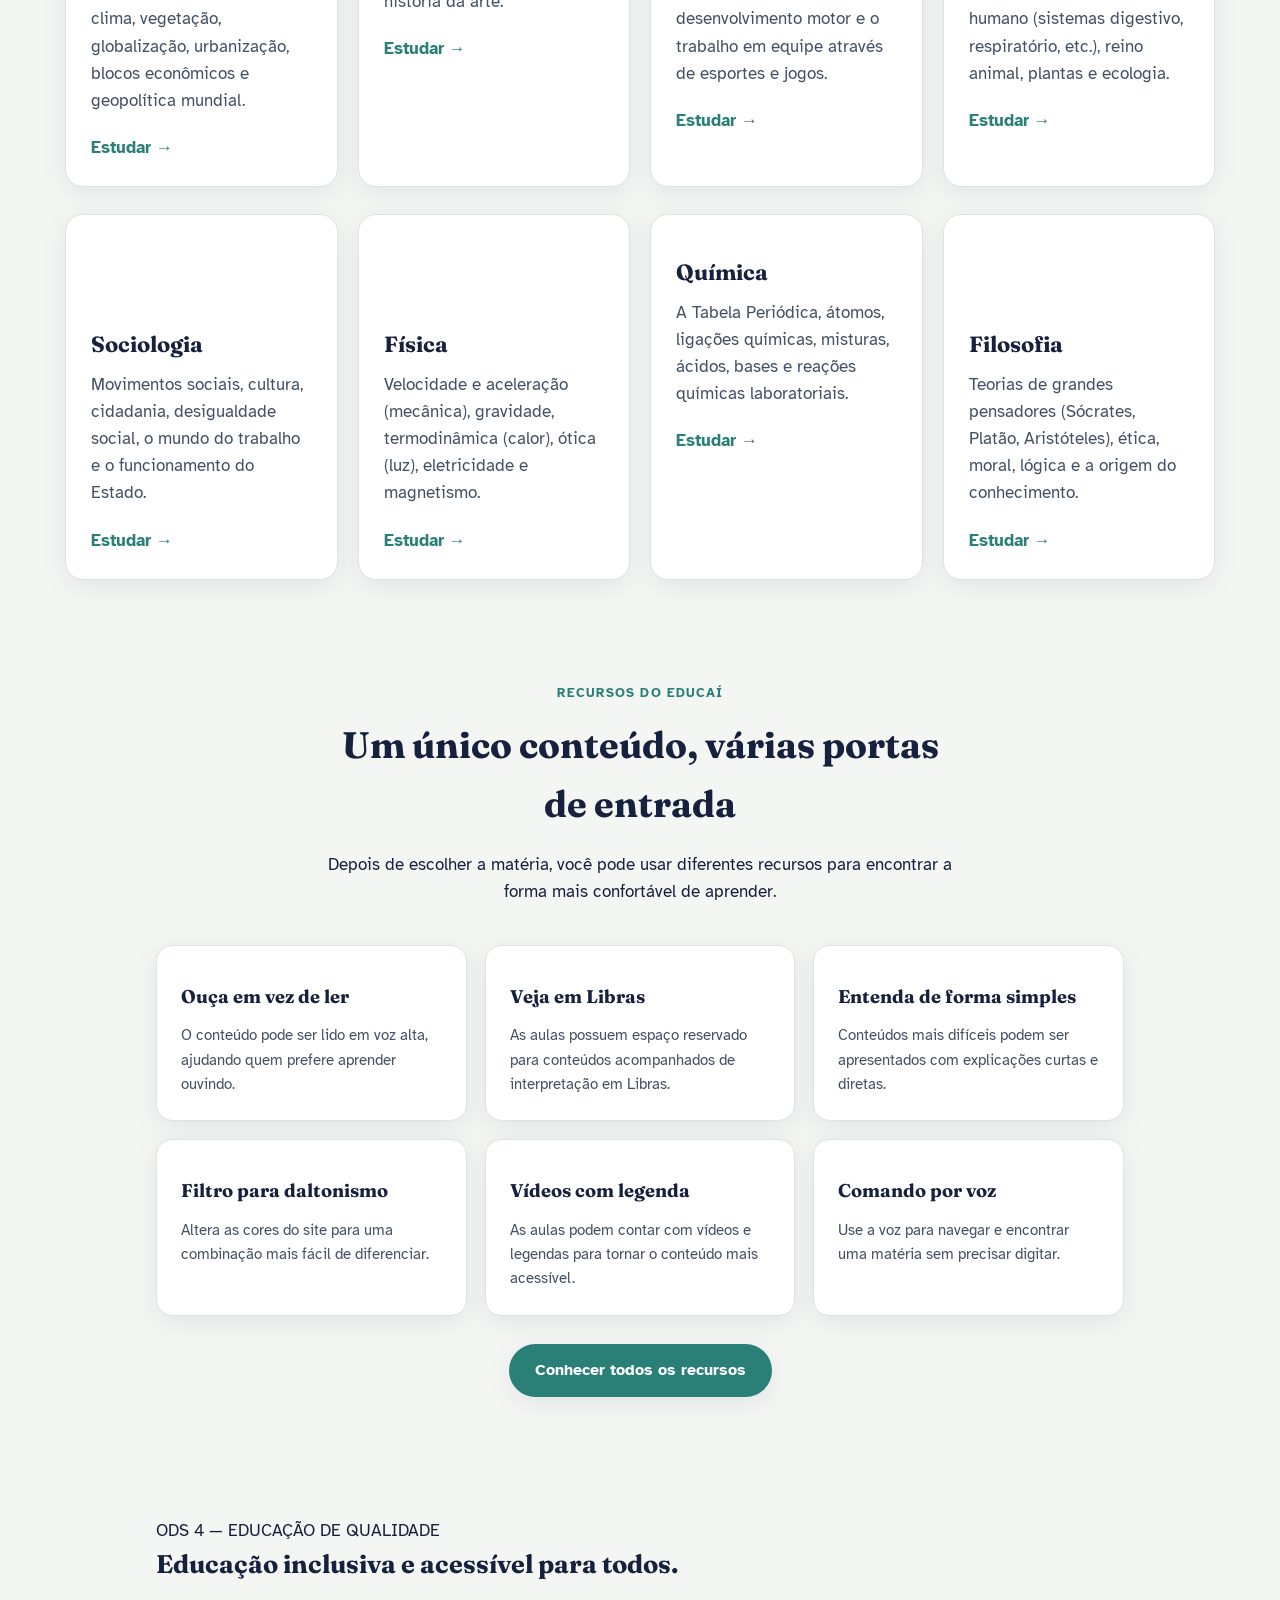
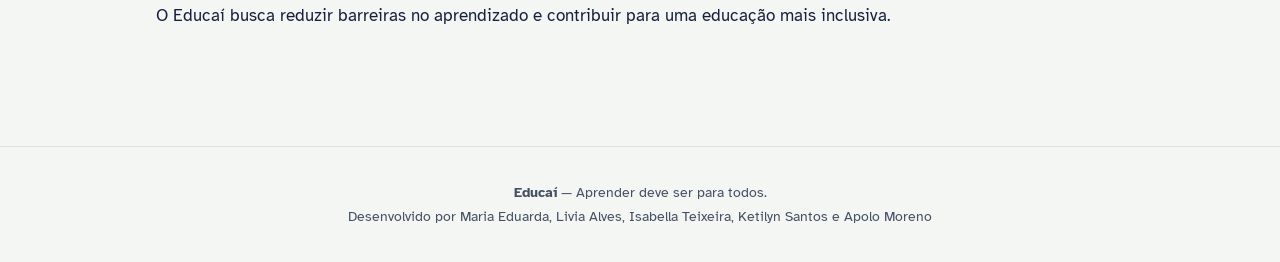
==== commit af811fe5: "base site" ====
--- a/index.html
+++ b/index.html
@@ -15,8 +15,8 @@
   </a>
   <nav class="top-links" aria-label="Navegação principal">
     <a href="index.html" data-nav="inicio">Início</a>
-    <a href="materias.html" data-nav="materias">Matérias</a>
-    <a href="acessibilidade.html" data-nav="acessibilidade">Acessibilidade</a>
+    <a href="#materias" data-nav="materias">Matérias</a>
+    <a href="#recursos-integrados" data-nav="acessibilidade">Acessibilidade</a>
     <a href="sobre.html" data-nav="sobre">Sobre o grupo</a>
   </nav>
 </header>
@@ -41,7 +41,7 @@
       <div class="mini-recursos">
         <span> Voz</span>
         <span> Libras</span>
-        <span> Texto</span>
+        <span> Audiodescrição</span>
         <span> Filtro para daltonismo</span>
       </div>
     </div>
@@ -76,7 +76,7 @@
       <a href="materias.html#matematica" class="materia">
         <div class="materia-icone"></div>
         <h3>Matemática</h3>
-        <p>AAs quatro operações, frações, equações de álgebra, geometria (cálculo de áreas), porcentagem, juros e estatística.</p>
+        <p>As quatro operações, frações, equações de álgebra, geometria (cálculo de áreas), porcentagem, juros e estatística.</p>
         <span>Estudar →</span>
       </a>
       <a href="portugues.html" class="materia">
@@ -190,7 +190,6 @@
 
     <div class="cta-row">
       <a class="btn btn-primary" href="acessibilidade.html">Conhecer todos os recursos</a>
-      <a class="btn btn-ghost" href="materias.html">Ir para as aulas</a>
     </div>
   </section>
 
